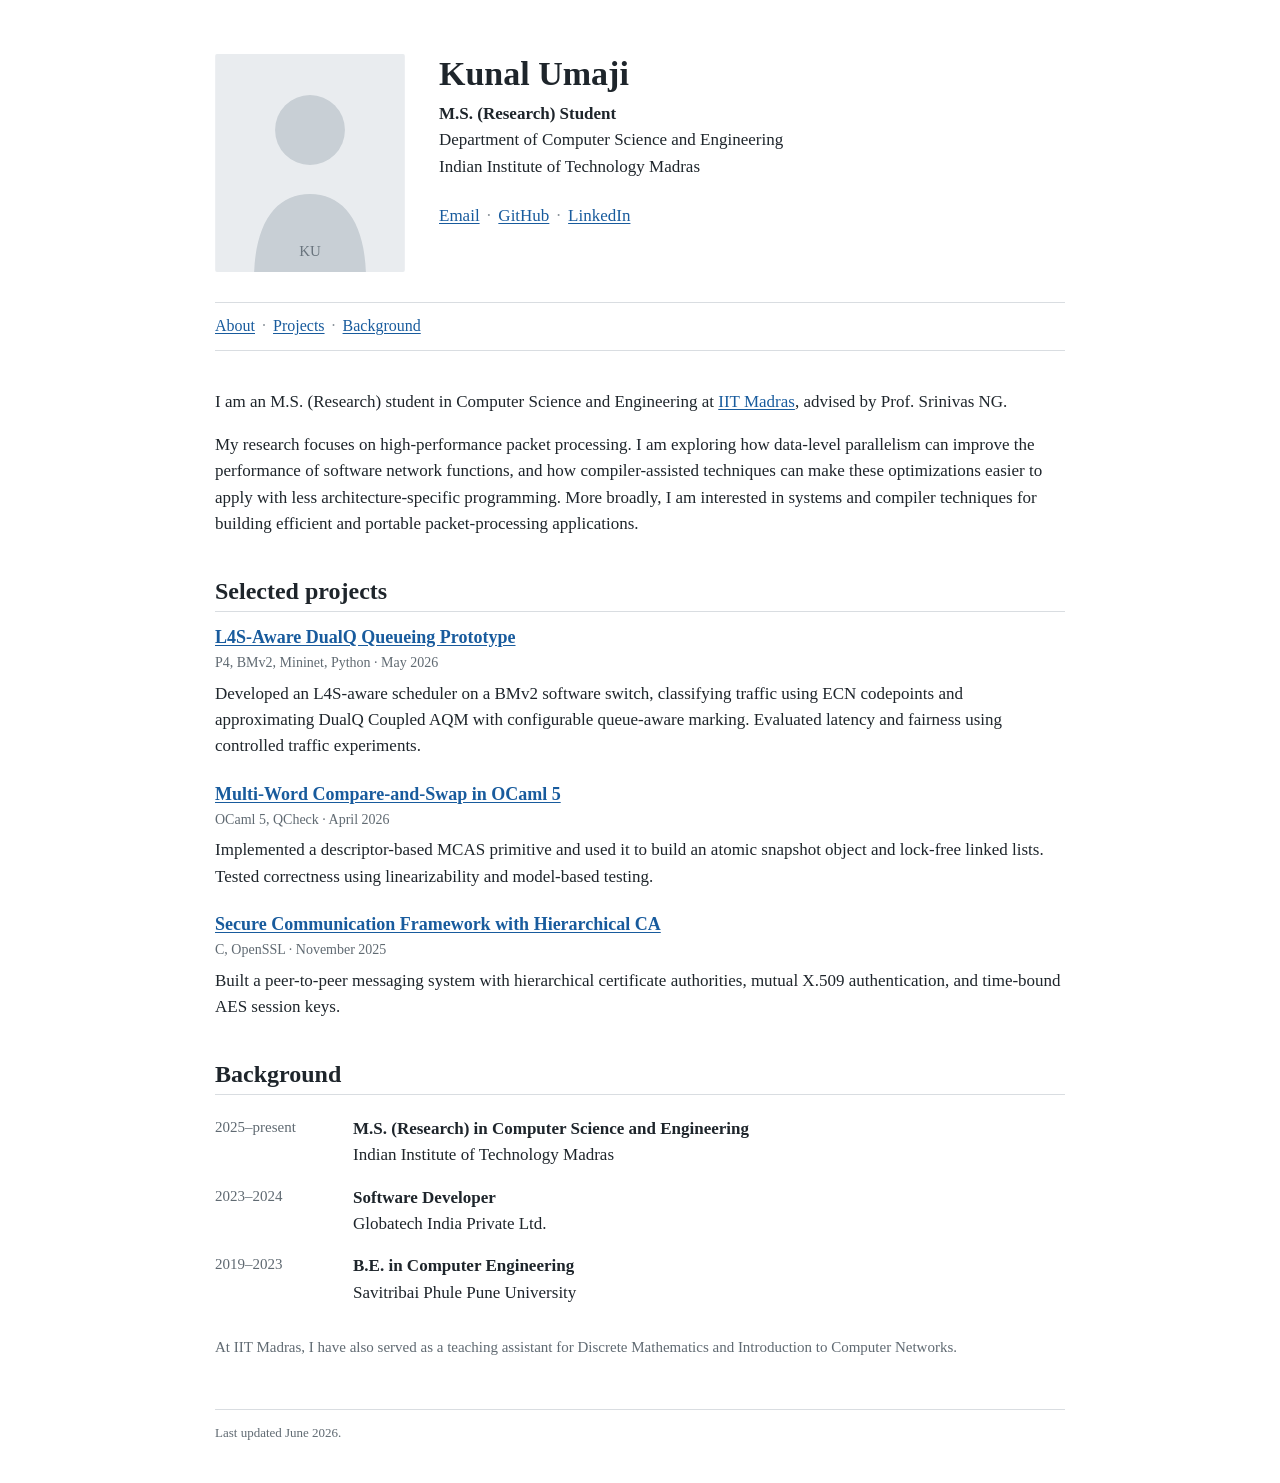
==== index.html @ 6bc548c4 "Create personal academic homepage" ====
<!doctype html>
<html lang="en">
  <head>
    <meta charset="UTF-8" />
    <meta name="viewport" content="width=device-width, initial-scale=1.0" />
    <meta
      name="description"
      content="Kunal Umaji is an M.S. (Research) student in Computer Science and Engineering at IIT Madras."
    />
    <title>Kunal Umaji</title>
    <link rel="icon" href="assets/favicon.svg" type="image/svg+xml" />
    <link rel="stylesheet" href="styles.css" />
  </head>
  <body>
    <main class="page">
      <header class="profile" id="about">
        <img
          class="profile-photo"
          src="assets/profile-placeholder.svg"
          alt="Placeholder for a portrait of Kunal Umaji"
          width="210"
          height="240"
        />

        <div class="profile-details">
          <h1>Kunal Umaji</h1>
          <p class="role">M.S. (Research) Student</p>
          <p>
            Department of Computer Science and Engineering<br />
            Indian Institute of Technology Madras
          </p>
          <p class="contact">
            <a href="mailto:kunalumaji@gmail.com">Email</a>
            <span aria-hidden="true">·</span>
            <a href="https://github.com/kunalumaji">GitHub</a>
            <span aria-hidden="true">·</span>
            <a href="https://linkedin.com/in/kunal-umaji">LinkedIn</a>
          </p>
        </div>
      </header>

      <nav class="navigation" aria-label="Page sections">
        <a href="#about">About</a>
        <span aria-hidden="true">·</span>
        <a href="#projects">Projects</a>
        <span aria-hidden="true">·</span>
        <a href="#background">Background</a>
      </nav>

      <section class="introduction" aria-label="Introduction">
        <p>
          I am an M.S. (Research) student in Computer Science and Engineering at
          <a href="https://www.iitm.ac.in/">IIT Madras</a>, advised by
          Prof. Srinivas NG.
        </p>
        <p>
          My research focuses on high-performance packet processing. I am exploring how
          data-level parallelism can improve the performance of software network functions,
          and how compiler-assisted techniques can make these optimizations easier to apply
          with less architecture-specific programming. More broadly, I am interested in
          systems and compiler techniques for building efficient and portable packet-processing
          applications.
        </p>
        <!-- <p>
          Before joining IIT Madras, I worked as a software developer at Globatech India.
        </p> -->
      </section>

      <section id="projects">
        <h2>Selected projects</h2>

        <article class="project">
          <h3>
            <a href="https://github.com/FardeenCODEIIEST/L4S-CS6045-Project">
              L4S-Aware DualQ Queueing Prototype
            </a>
          </h3>
          <p class="meta">P4, BMv2, Mininet, Python · May 2026</p>
          <p>
            Developed an L4S-aware scheduler on a BMv2 software switch, classifying
            traffic using ECN codepoints and approximating DualQ Coupled AQM with
            configurable queue-aware marking. Evaluated latency and fairness using
            controlled traffic experiments.
          </p>
        </article>

        <article class="project">
          <h3>
            <a href="https://github.com/Mr-Daker/Multi-Word-Compare-and-Swap">
              Multi-Word Compare-and-Swap in OCaml 5
            </a>
          </h3>
          <p class="meta">OCaml 5, QCheck · April 2026</p>
          <p>
            Implemented a descriptor-based MCAS primitive and used it to build an atomic
            snapshot object and lock-free linked lists. Tested correctness using
            linearizability and model-based testing.
          </p>
        </article>

        <article class="project">
          <h3>
            <a href="https://github.com/kunalumaji/network_security_project">
              Secure Communication Framework with Hierarchical CA
            </a>
          </h3>
          <p class="meta">C, OpenSSL · November 2025</p>
          <p>
            Built a peer-to-peer messaging system with hierarchical certificate authorities,
            mutual X.509 authentication, and time-bound AES session keys.
          </p>
        </article>
      </section>

      <section id="background">
        <h2>Background</h2>
        <dl class="history">
          <div>
            <dt>2025–present</dt>
            <dd>
              <strong>M.S. (Research) in Computer Science and Engineering</strong><br />
              Indian Institute of Technology Madras
            </dd>
          </div>
          <div>
            <dt>2023–2024</dt>
            <dd>
              <strong>Software Developer</strong><br />
              Globatech India Private Ltd.
            </dd>
          </div>
          <div>
            <dt>2019–2023</dt>
            <dd>
              <strong>B.E. in Computer Engineering</strong><br />
              Savitribai Phule Pune University
            </dd>
          </div>
        </dl>

        <p class="small-note">
          At IIT Madras, I have also served as a teaching assistant for Discrete Mathematics
          and Introduction to Computer Networks.
        </p>
      </section>

      <footer>
        <p>Last updated June 2026.</p>
      </footer>
    </main>
  </body>
</html>
---- styles.css ----
:root {
  --text: #1e252b;
  --muted: #606a72;
  --link: #185b9d;
  --rule: #d9dde1;
  --paper: #ffffff;
}

* {
  box-sizing: border-box;
}

html {
  scroll-behavior: smooth;
}

body {
  margin: 0;
  color: var(--text);
  background: var(--paper);
  font-family: Georgia, "Times New Roman", serif;
  font-size: 17px;
  line-height: 1.55;
}

.page {
  width: min(calc(100% - 40px), 850px);
  margin: 54px auto 40px;
}

a {
  color: var(--link);
  text-underline-offset: 2px;
}

a:hover {
  color: #0d3e70;
}

.profile {
  display: grid;
  grid-template-columns: 190px minmax(0, 1fr);
  gap: 34px;
  align-items: start;
}

.profile-photo {
  width: 190px;
  height: 218px;
  object-fit: cover;
  border-radius: 2px;
}

h1,
h2,
h3,
p {
  margin-top: 0;
}

h1 {
  margin-bottom: 8px;
  font-size: 34px;
  line-height: 1.15;
}

.profile-details p {
  margin-bottom: 16px;
}

.profile-details .role {
  margin-bottom: 0;
  font-weight: bold;
}

.contact {
  margin-top: 23px;
}

.contact span,
.navigation span {
  padding: 0 3px;
  color: #899198;
}

.navigation {
  margin: 30px 0 27px;
  padding: 11px 0;
  border-top: 1px solid var(--rule);
  border-bottom: 1px solid var(--rule);
  font-size: 16px;
}

.introduction p:last-child {
  margin-bottom: 0;
}

section {
  scroll-margin-top: 20px;
  margin-top: 38px;
}

h2 {
  margin-bottom: 13px;
  padding-bottom: 4px;
  border-bottom: 1px solid var(--rule);
  font-size: 24px;
  line-height: 1.3;
}

h3 {
  margin-bottom: 2px;
  font-size: 18px;
  line-height: 1.4;
}

.compact-list {
  margin: 0;
  padding-left: 24px;
}

.compact-list li + li {
  margin-top: 3px;
}

.project {
  margin-top: 22px;
}

.project:first-of-type {
  margin-top: 0;
}

.project p {
  margin-bottom: 0;
}

.project .meta {
  margin-bottom: 7px;
  color: var(--muted);
  font-size: 14px;
}

.history {
  margin: 0;
}

.history > div {
  display: grid;
  grid-template-columns: 120px minmax(0, 1fr);
  gap: 18px;
  padding: 8px 0;
}

.history dt {
  color: var(--muted);
  font-size: 15px;
}

.history dd {
  margin: 0;
}

.small-note {
  margin: 22px 0 0;
  color: var(--muted);
  font-size: 15px;
}

footer {
  margin-top: 50px;
  padding-top: 13px;
  border-top: 1px solid var(--rule);
  color: var(--muted);
  font-size: 13px;
}

footer p {
  margin-bottom: 0;
}

:focus-visible {
  outline: 2px solid var(--link);
  outline-offset: 3px;
}

@media (max-width: 600px) {
  body {
    font-size: 16px;
  }

  .page {
    width: min(calc(100% - 30px), 850px);
    margin-top: 28px;
  }

  .profile {
    grid-template-columns: 108px minmax(0, 1fr);
    gap: 20px;
  }

  .profile-photo {
    width: 108px;
    height: 124px;
  }

  h1 {
    font-size: 29px;
  }

  .profile-details p {
    margin-bottom: 8px;
    font-size: 14px;
    line-height: 1.4;
  }

  .profile-details .contact {
    grid-column: 1 / -1;
    margin-top: 12px;
  }

  .contact span {
    padding: 0 1px;
  }

  .navigation {
    margin-top: 22px;
    line-height: 1.9;
  }

  section {
    margin-top: 32px;
  }

  h2 {
    font-size: 22px;
  }

  .history > div {
    grid-template-columns: 1fr;
    gap: 0;
    padding: 8px 0 12px;
  }
}

@media (prefers-reduced-motion: reduce) {
  html {
    scroll-behavior: auto;
  }
}
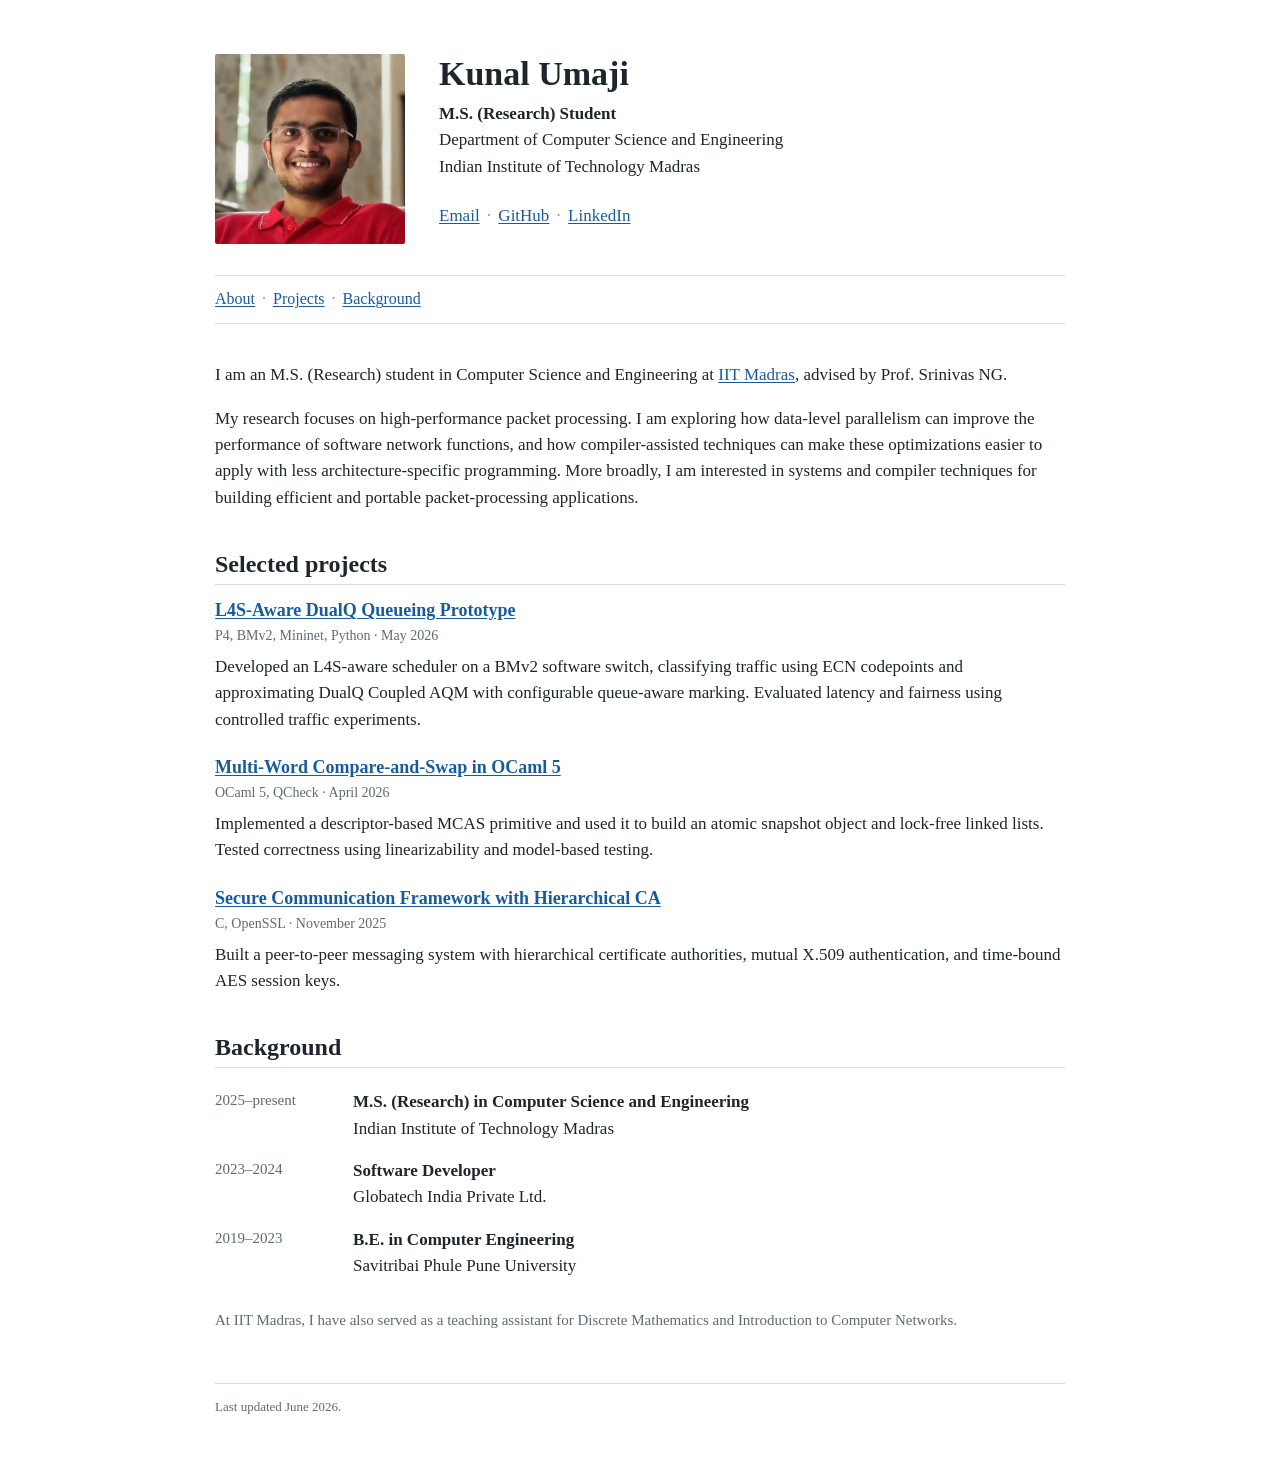
==== commit a04ecc4e: "Add profile photograph" ====
--- a/index.html
+++ b/index.html
@@ -16,10 +16,10 @@
       <header class="profile" id="about">
         <img
           class="profile-photo"
-          src="assets/profile-placeholder.svg"
-          alt="Placeholder for a portrait of Kunal Umaji"
-          width="210"
-          height="240"
+          src="assets/profile.jpg"
+          alt="Portrait of Kunal Umaji"
+          width="190"
+          height="190"
         />
 
         <div class="profile-details">
--- a/styles.css
+++ b/styles.css
@@ -46,8 +46,9 @@
 
 .profile-photo {
   width: 190px;
-  height: 218px;
+  height: 190px;
   object-fit: cover;
+  object-position: center;
   border-radius: 2px;
 }
 
@@ -201,7 +202,7 @@
 
   .profile-photo {
     width: 108px;
-    height: 124px;
+    height: 108px;
   }
 
   h1 {
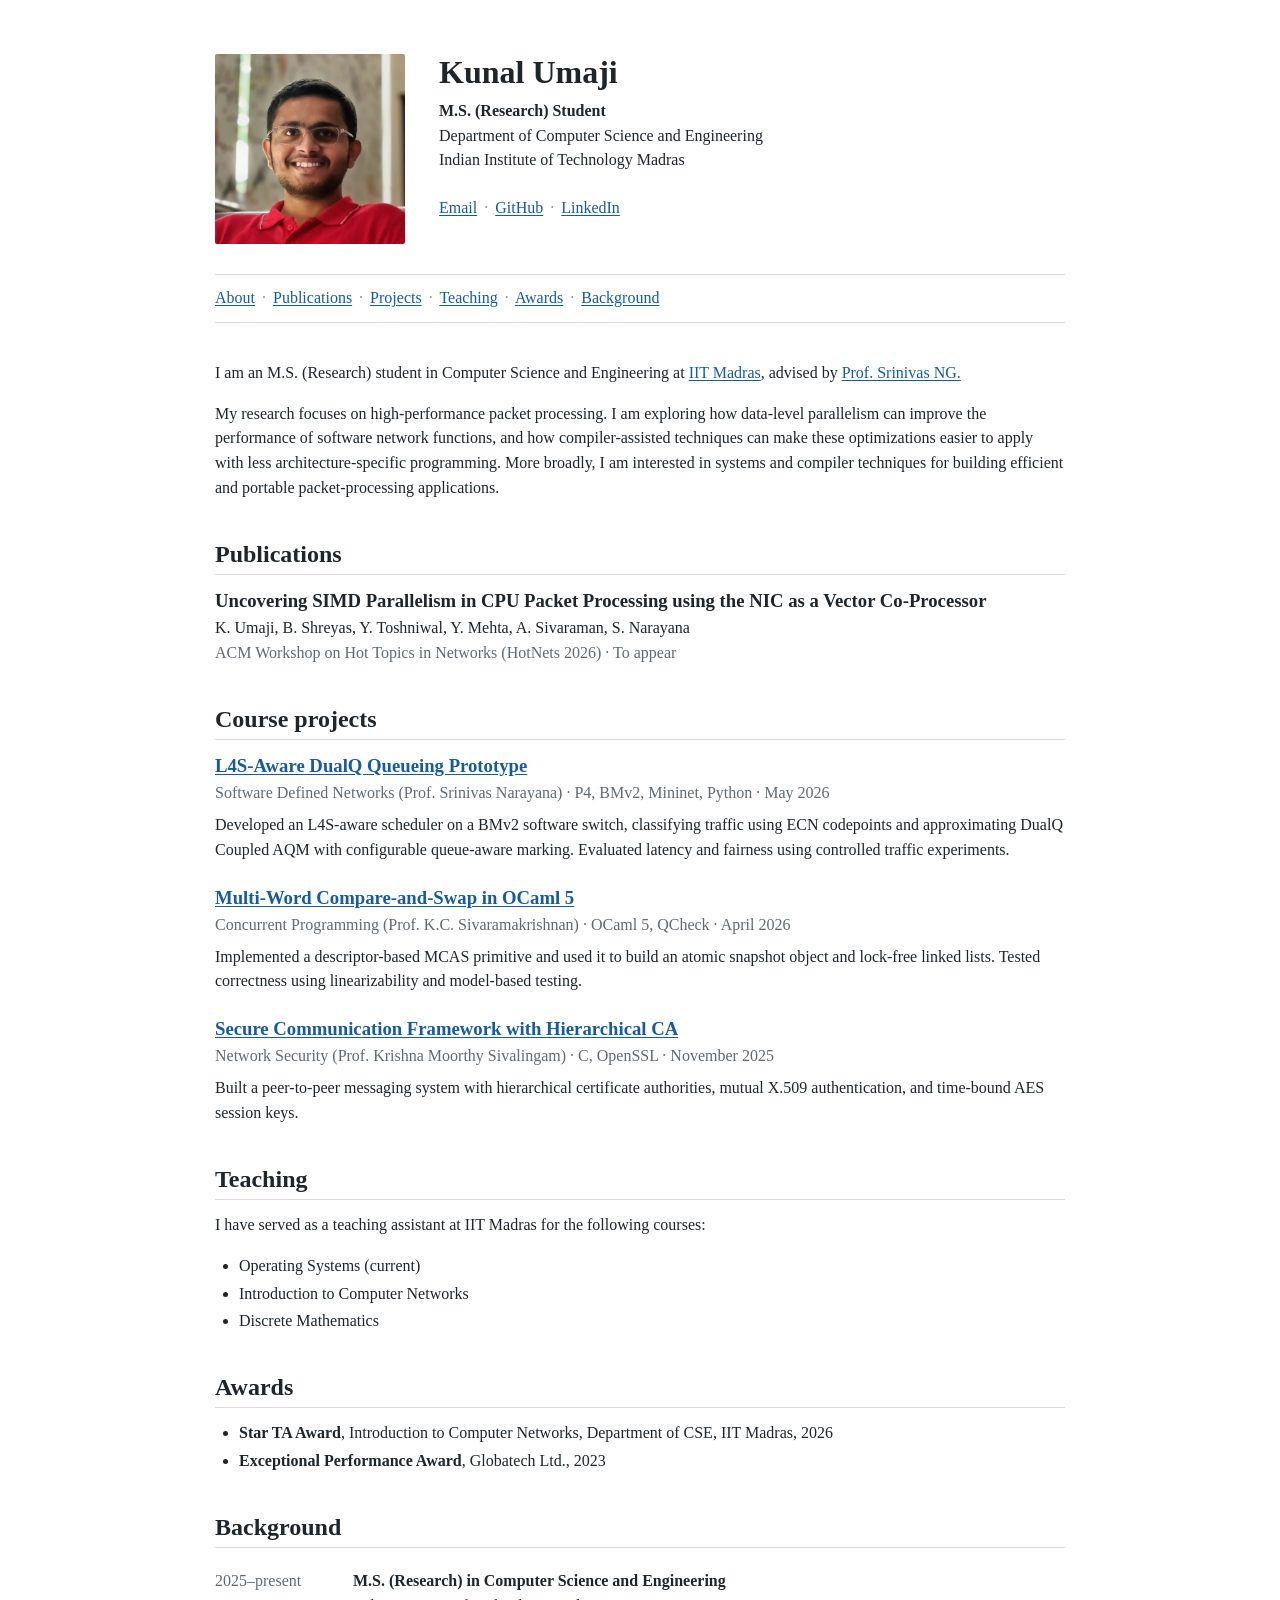
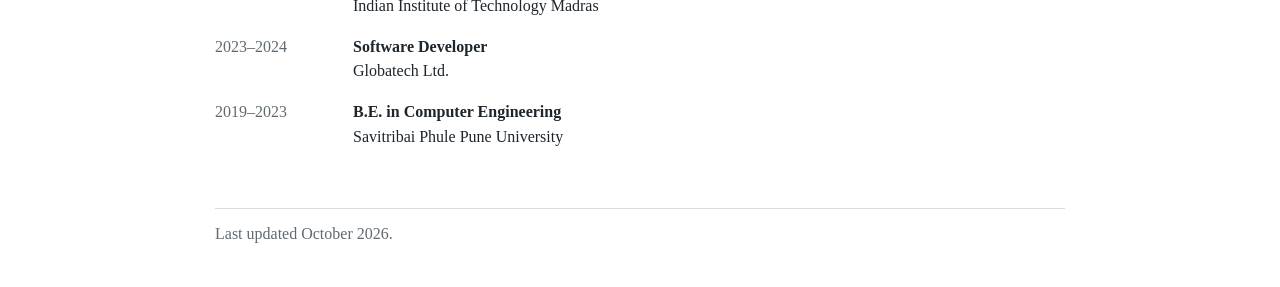
==== commit 6f87e89c: "Added Publications, Awards and Teaching section" ====
--- a/index.html
+++ b/index.html
@@ -42,7 +42,13 @@
       <nav class="navigation" aria-label="Page sections">
         <a href="#about">About</a>
         <span aria-hidden="true">·</span>
+        <a href="#publications">Publications</a>
+        <span aria-hidden="true">·</span>
         <a href="#projects">Projects</a>
+        <span aria-hidden="true">·</span>
+        <a href="#teaching">Teaching</a>
+        <span aria-hidden="true">·</span>
+        <a href="#awards">Awards</a>
         <span aria-hidden="true">·</span>
         <a href="#background">Background</a>
       </nav>
@@ -51,7 +57,7 @@
         <p>
           I am an M.S. (Research) student in Computer Science and Engineering at
           <a href="https://www.iitm.ac.in/">IIT Madras</a>, advised by
-          Prof. Srinivas NG.
+          <a href="https://people.cs.rutgers.edu/~sn624/">Prof. Srinivas NG.</a>
         </p>
         <p>
           My research focuses on high-performance packet processing. I am exploring how
@@ -66,8 +72,26 @@
         </p> -->
       </section>
 
+      <section id="publications">
+        <h2>Publications</h2>
+
+        <article class="publication">
+          <h3>
+            Uncovering SIMD Parallelism in CPU Packet Processing using the NIC as a
+            Vector Co-Processor
+          </h3>
+          <p>
+            K. Umaji, B. Shreyas, Y. Toshniwal, Y. Mehta, A. Sivaraman,
+            S. Narayana
+          </p>
+          <p class="meta">
+            ACM Workshop on Hot Topics in Networks (HotNets 2026) · To appear
+          </p>
+        </article>
+      </section>
+
       <section id="projects">
-        <h2>Selected projects</h2>
+        <h2>Course projects</h2>
 
         <article class="project">
           <h3>
@@ -75,7 +99,10 @@
               L4S-Aware DualQ Queueing Prototype
             </a>
           </h3>
-          <p class="meta">P4, BMv2, Mininet, Python · May 2026</p>
+          <p class="meta">
+            Software Defined Networks (Prof. Srinivas Narayana) ·
+            P4, BMv2, Mininet, Python · May 2026
+          </p>
           <p>
             Developed an L4S-aware scheduler on a BMv2 software switch, classifying
             traffic using ECN codepoints and approximating DualQ Coupled AQM with
@@ -90,7 +117,10 @@
               Multi-Word Compare-and-Swap in OCaml 5
             </a>
           </h3>
-          <p class="meta">OCaml 5, QCheck · April 2026</p>
+          <p class="meta">
+            Concurrent Programming (Prof. K.C. Sivaramakrishnan) ·
+            OCaml 5, QCheck · April 2026
+          </p>
           <p>
             Implemented a descriptor-based MCAS primitive and used it to build an atomic
             snapshot object and lock-free linked lists. Tested correctness using
@@ -104,12 +134,39 @@
               Secure Communication Framework with Hierarchical CA
             </a>
           </h3>
-          <p class="meta">C, OpenSSL · November 2025</p>
+          <p class="meta">
+            Network Security (Prof. Krishna Moorthy Sivalingam) ·
+            C, OpenSSL · November 2025
+          </p>
           <p>
             Built a peer-to-peer messaging system with hierarchical certificate authorities,
             mutual X.509 authentication, and time-bound AES session keys.
           </p>
         </article>
+      </section>
+
+      <section id="teaching">
+        <h2>Teaching</h2>
+        <p>I have served as a teaching assistant at IIT Madras for the following courses:</p>
+        <ul class="compact-list">
+          <li>Operating Systems (current)</li>
+          <li>Introduction to Computer Networks</li>
+          <li>Discrete Mathematics</li>
+        </ul>
+      </section>
+
+      <section id="awards">
+        <h2>Awards</h2>
+        <ul class="compact-list">
+          <li>
+            <strong>Star TA Award</strong>, Introduction to Computer Networks,
+            Department of CSE, IIT Madras, 2026
+          </li>
+          <li>
+            <strong>Exceptional Performance Award</strong>, Globatech Ltd.,
+            2023
+          </li>
+        </ul>
       </section>
 
       <section id="background">
@@ -126,7 +183,7 @@
             <dt>2023–2024</dt>
             <dd>
               <strong>Software Developer</strong><br />
-              Globatech India Private Ltd.
+              Globatech Ltd.
             </dd>
           </div>
           <div>
@@ -137,15 +194,10 @@
             </dd>
           </div>
         </dl>
-
-        <p class="small-note">
-          At IIT Madras, I have also served as a teaching assistant for Discrete Mathematics
-          and Introduction to Computer Networks.
-        </p>
       </section>
 
       <footer>
-        <p>Last updated June 2026.</p>
+        <p>Last updated October 2026.</p>
       </footer>
     </main>
   </body>
--- a/styles.css
+++ b/styles.css
@@ -19,7 +19,6 @@
   color: var(--text);
   background: var(--paper);
   font-family: Georgia, "Times New Roman", serif;
-  font-size: 17px;
   line-height: 1.55;
 }
 
@@ -61,7 +60,6 @@
 
 h1 {
   margin-bottom: 8px;
-  font-size: 34px;
   line-height: 1.15;
 }
 
@@ -89,7 +87,6 @@
   padding: 11px 0;
   border-top: 1px solid var(--rule);
   border-bottom: 1px solid var(--rule);
-  font-size: 16px;
 }
 
 .introduction p:last-child {
@@ -105,13 +102,11 @@
   margin-bottom: 13px;
   padding-bottom: 4px;
   border-bottom: 1px solid var(--rule);
-  font-size: 24px;
   line-height: 1.3;
 }
 
 h3 {
   margin-bottom: 2px;
-  font-size: 18px;
   line-height: 1.4;
 }
 
@@ -124,22 +119,25 @@
   margin-top: 3px;
 }
 
-.project {
+.project,
+.publication {
   margin-top: 22px;
 }
 
-.project:first-of-type {
+.project:first-of-type,
+.publication:first-of-type {
   margin-top: 0;
 }
 
-.project p {
-  margin-bottom: 0;
-}
-
-.project .meta {
+.project p,
+.publication p {
+  margin-bottom: 0;
+}
+
+.project .meta,
+.publication .meta {
   margin-bottom: 7px;
   color: var(--muted);
-  font-size: 14px;
 }
 
 .history {
@@ -155,17 +153,10 @@
 
 .history dt {
   color: var(--muted);
-  font-size: 15px;
 }
 
 .history dd {
   margin: 0;
-}
-
-.small-note {
-  margin: 22px 0 0;
-  color: var(--muted);
-  font-size: 15px;
 }
 
 footer {
@@ -173,7 +164,6 @@
   padding-top: 13px;
   border-top: 1px solid var(--rule);
   color: var(--muted);
-  font-size: 13px;
 }
 
 footer p {
@@ -186,10 +176,6 @@
 }
 
 @media (max-width: 600px) {
-  body {
-    font-size: 16px;
-  }
-
   .page {
     width: min(calc(100% - 30px), 850px);
     margin-top: 28px;
@@ -205,13 +191,8 @@
     height: 108px;
   }
 
-  h1 {
-    font-size: 29px;
-  }
-
   .profile-details p {
     margin-bottom: 8px;
-    font-size: 14px;
     line-height: 1.4;
   }
 
@@ -231,10 +212,6 @@
 
   section {
     margin-top: 32px;
-  }
-
-  h2 {
-    font-size: 22px;
   }
 
   .history > div {
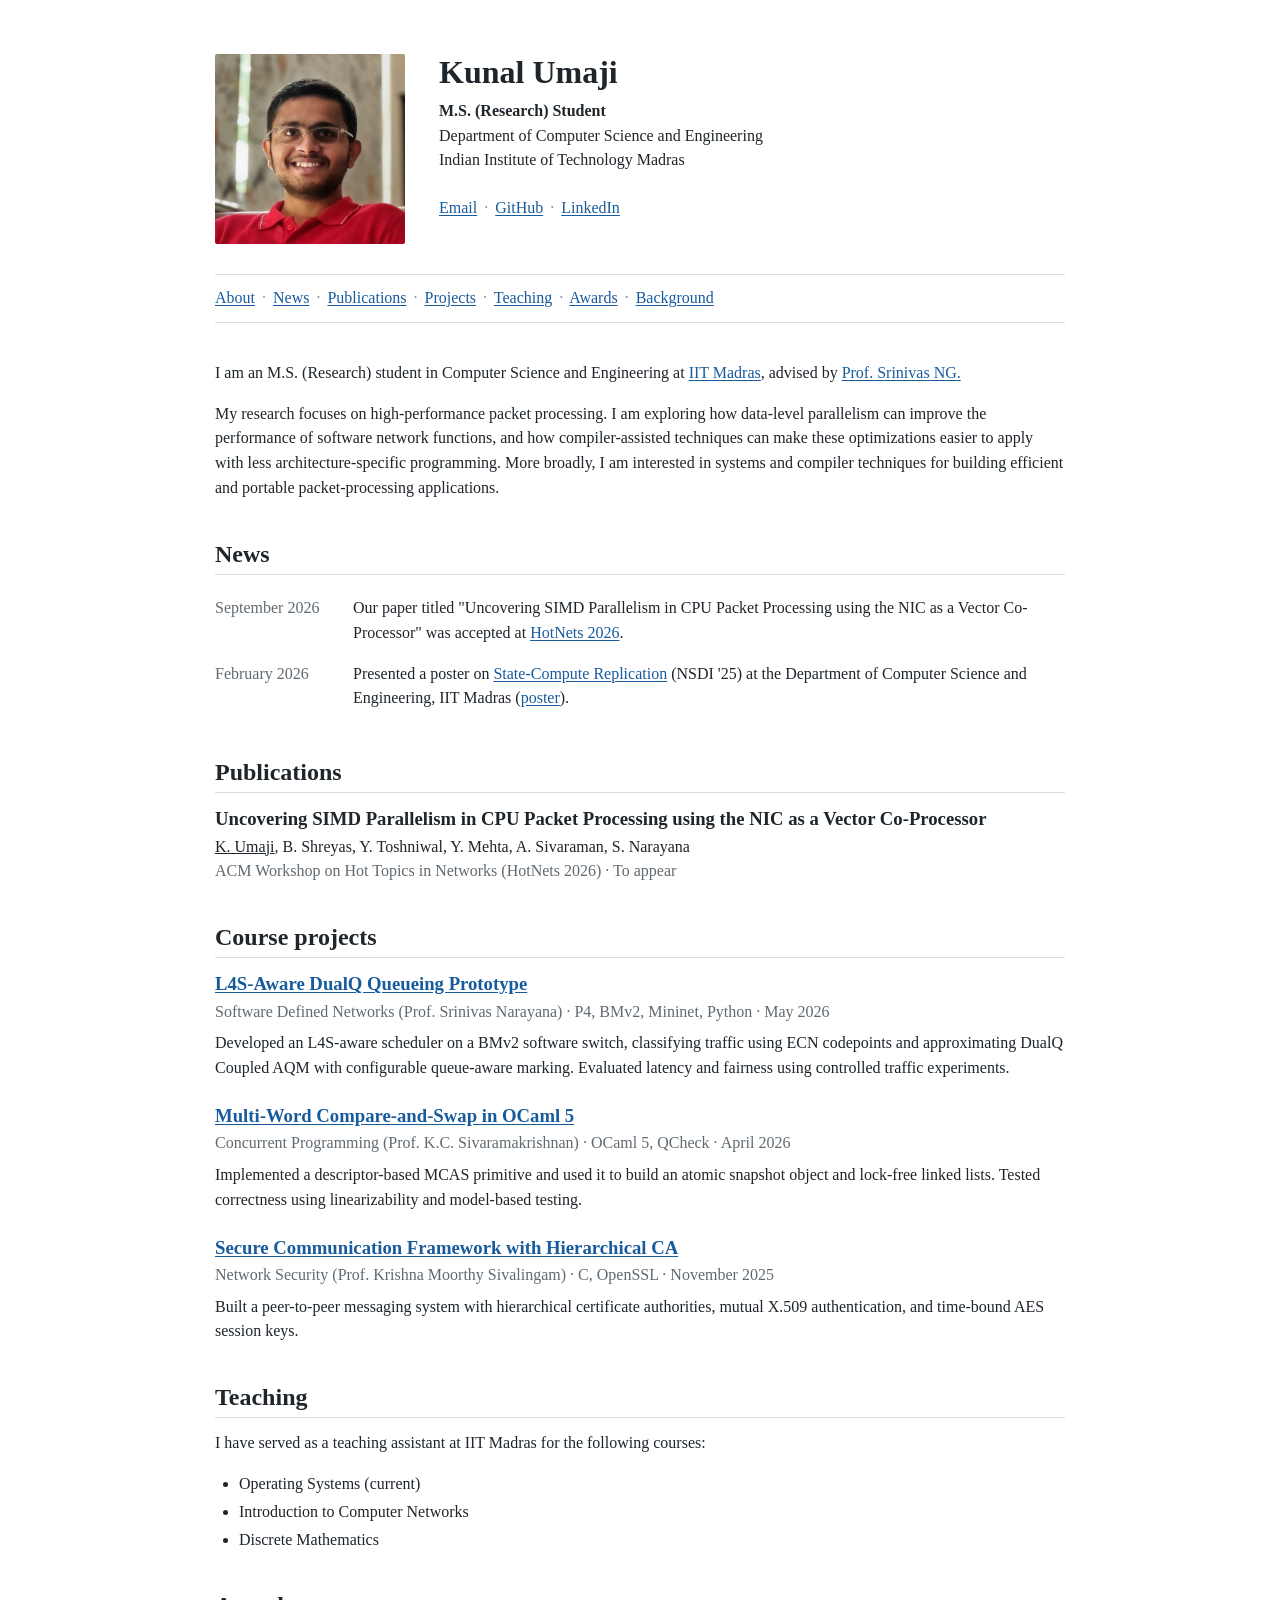
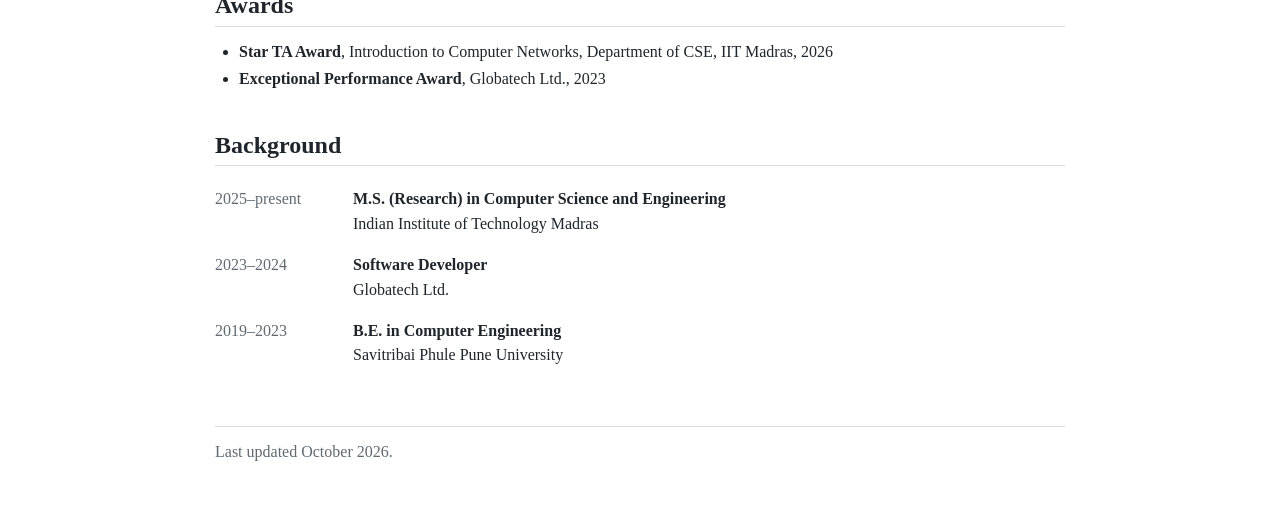
==== commit 5ad543fe: "News section added" ====
--- a/index.html
+++ b/index.html
@@ -42,6 +42,8 @@
       <nav class="navigation" aria-label="Page sections">
         <a href="#about">About</a>
         <span aria-hidden="true">·</span>
+        <a href="#news">News</a>
+        <span aria-hidden="true">·</span>
         <a href="#publications">Publications</a>
         <span aria-hidden="true">·</span>
         <a href="#projects">Projects</a>
@@ -72,6 +74,27 @@
         </p> -->
       </section>
 
+      <section id="news">
+        <h2>News</h2>
+        <dl class="history">
+          <div>
+            <dt>September 2026</dt>
+            <dd>
+              Our paper titled "Uncovering SIMD Parallelism in CPU Packet Processing using the NIC as a Vector Co-Processor" was accepted at <a href="https://conferences.sigcomm.org/hotnets/2026/index.html">HotNets 2026</a>.
+            </dd>
+          </div>
+          <div>
+            <dt>February 2026</dt>
+            <dd>
+              Presented a poster on
+              <a href="https://www.usenix.org/conference/nsdi25/presentation/xu-qiongwen">State-Compute Replication</a>
+              (NSDI '25) at the Department of Computer Science and Engineering,
+              IIT Madras (<a href="assets/scr-poster.pdf">poster</a>).
+            </dd>
+          </div>
+        </dl>
+      </section>
+
       <section id="publications">
         <h2>Publications</h2>
 
@@ -81,7 +104,7 @@
             Vector Co-Processor
           </h3>
           <p>
-            K. Umaji, B. Shreyas, Y. Toshniwal, Y. Mehta, A. Sivaraman,
+            <u>K. Umaji</u>, B. Shreyas, Y. Toshniwal, Y. Mehta, A. Sivaraman,
             S. Narayana
           </p>
           <p class="meta">
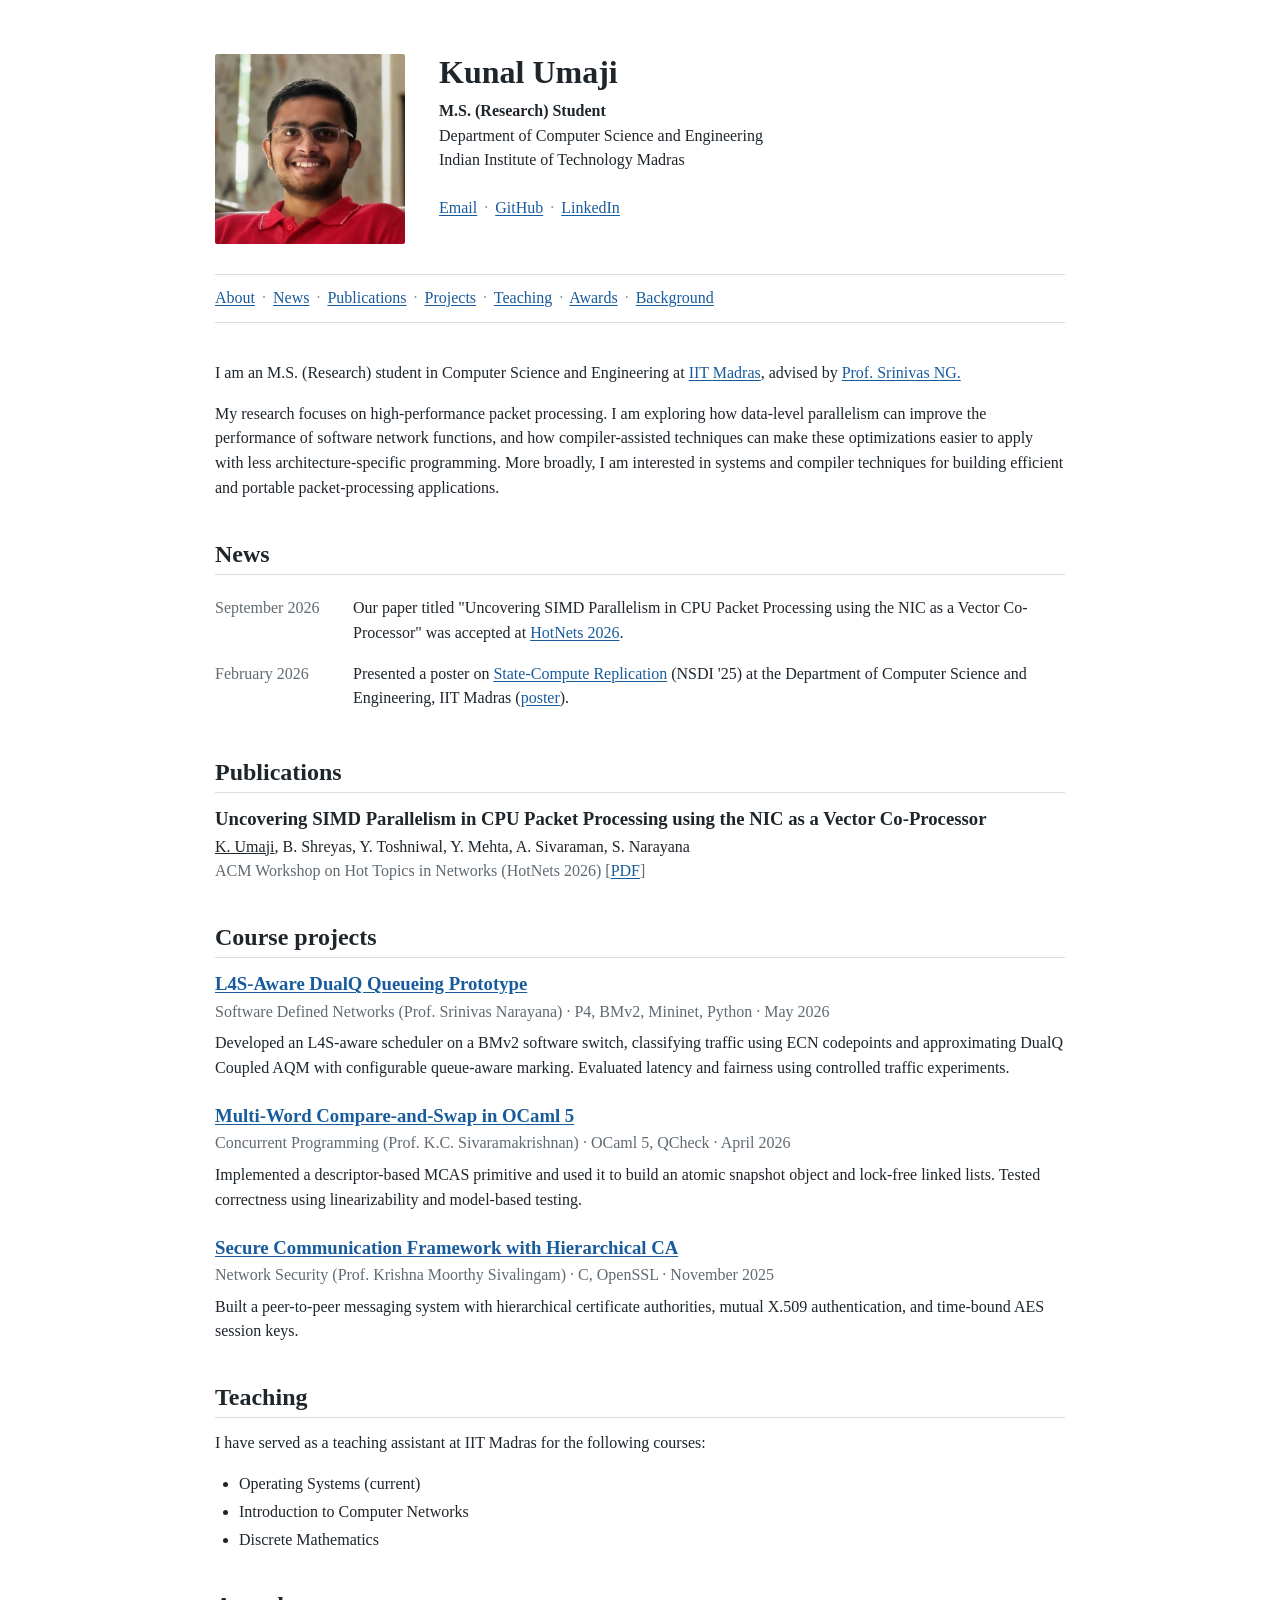
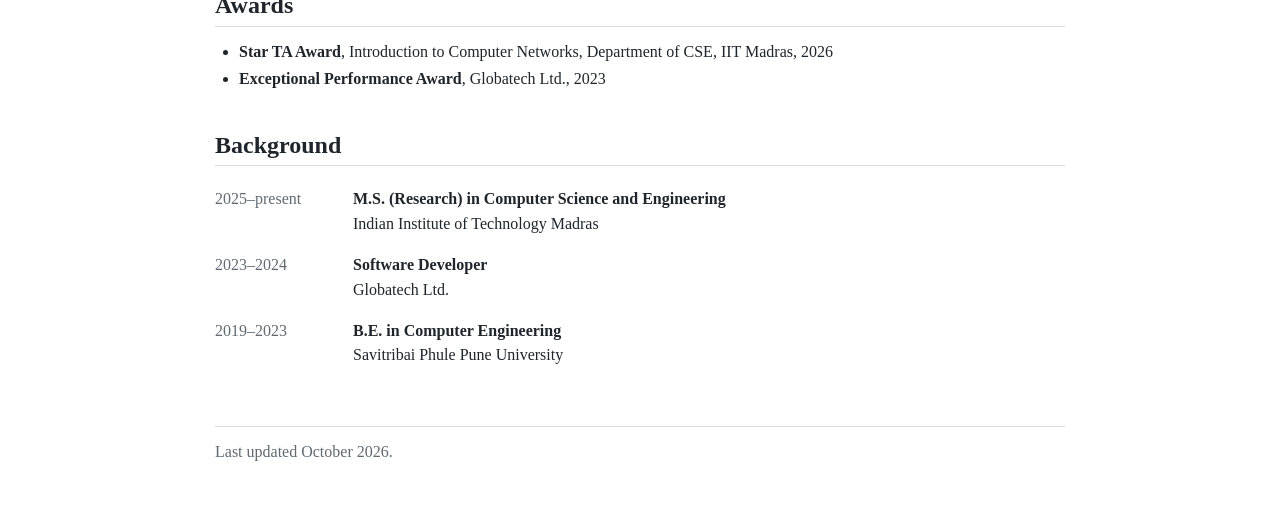
==== commit eba27200: "Added reference to hotnets26 paper pdf" ====
--- a/index.html
+++ b/index.html
@@ -108,8 +108,8 @@
             S. Narayana
           </p>
           <p class="meta">
-            ACM Workshop on Hot Topics in Networks (HotNets 2026) · To appear
-          </p>
+            ACM Workshop on Hot Topics in Networks (HotNets 2026) [<a href="assets/hotnets26.pdf">PDF</a>]
+          </p> 
         </article>
       </section>
 
